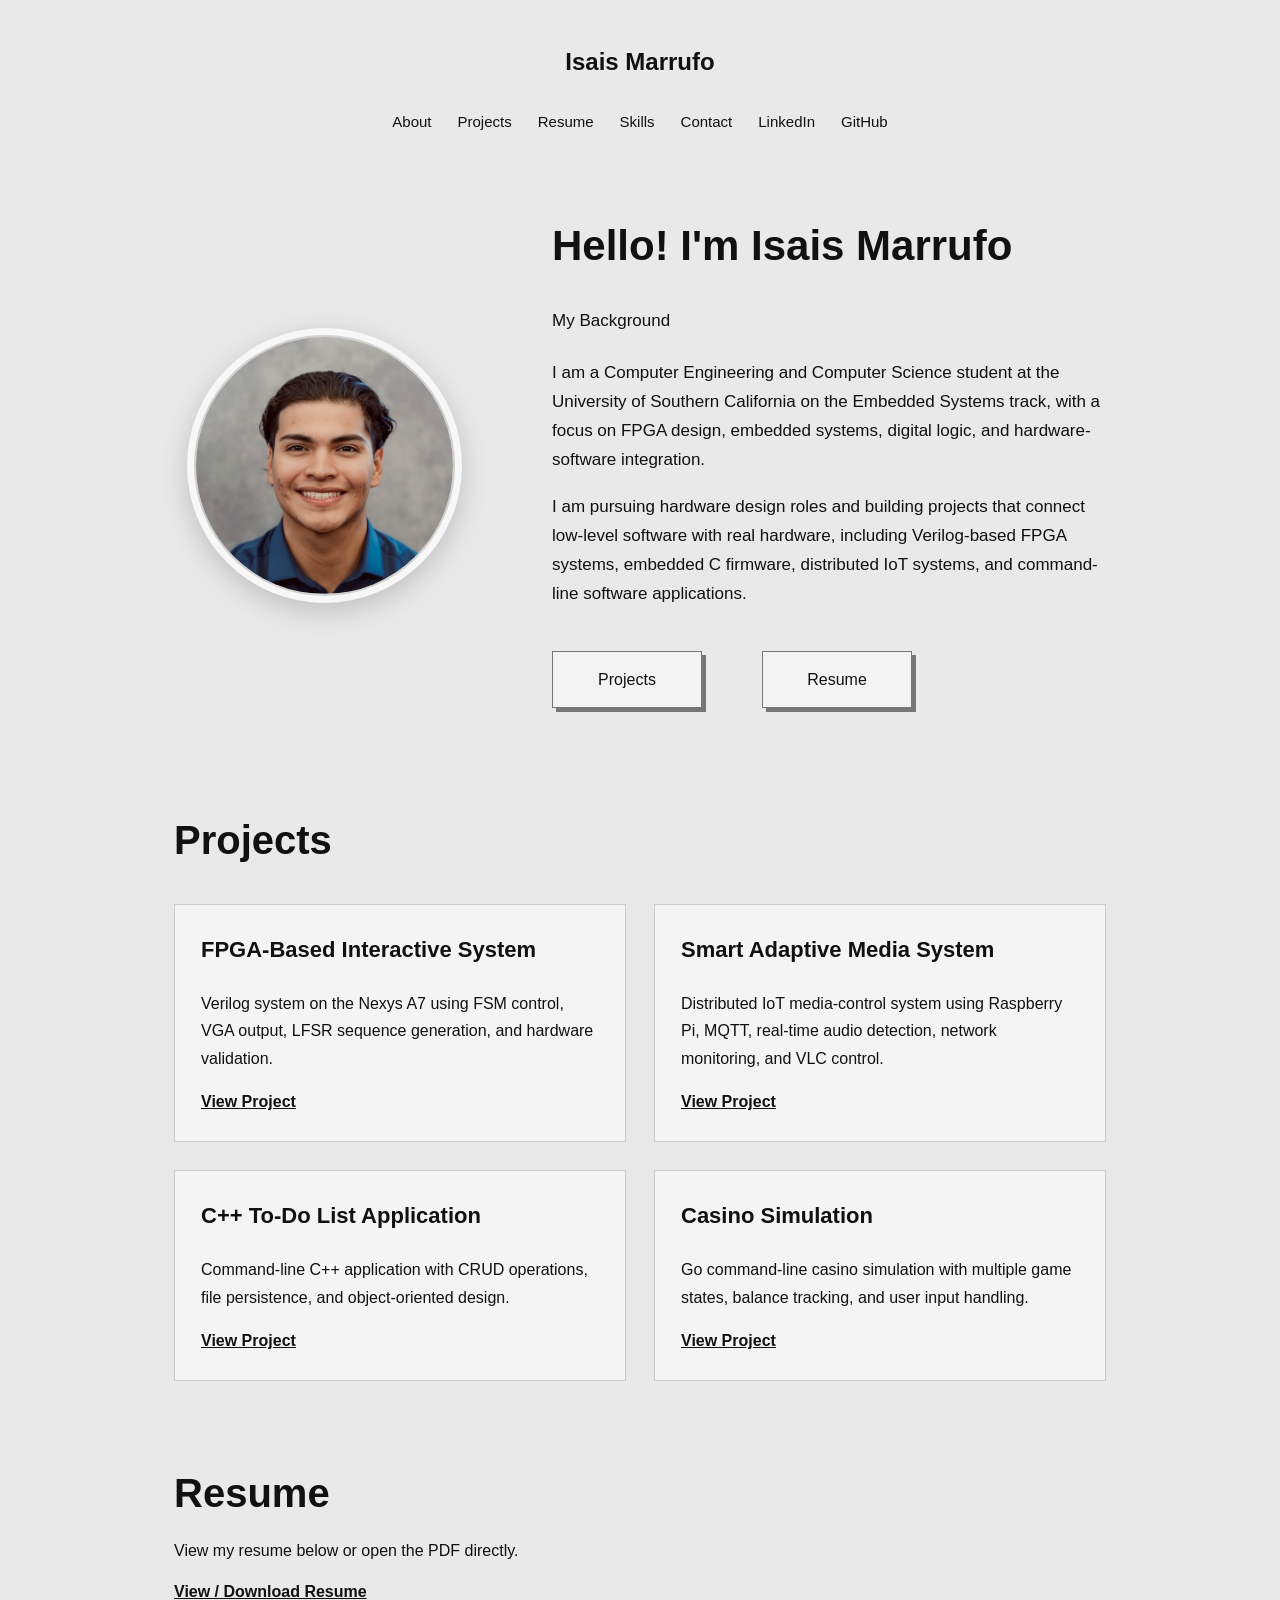
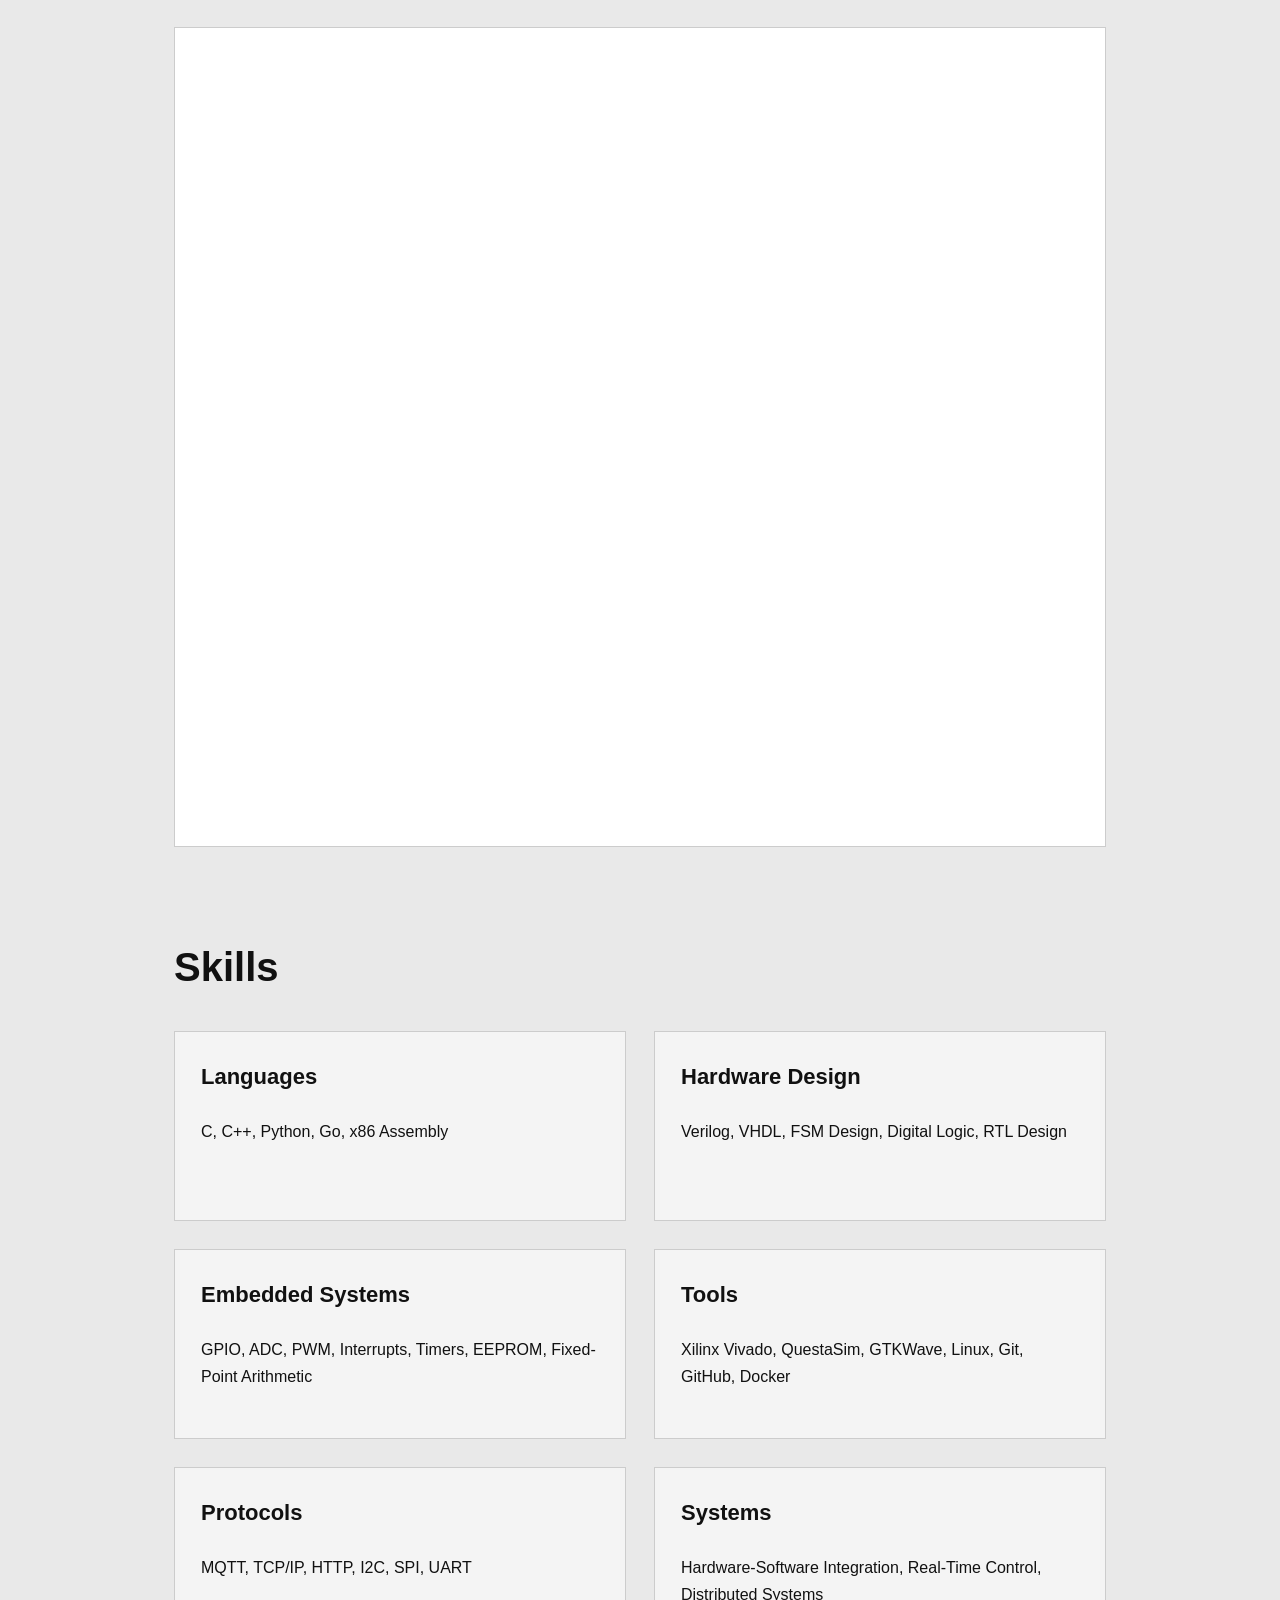
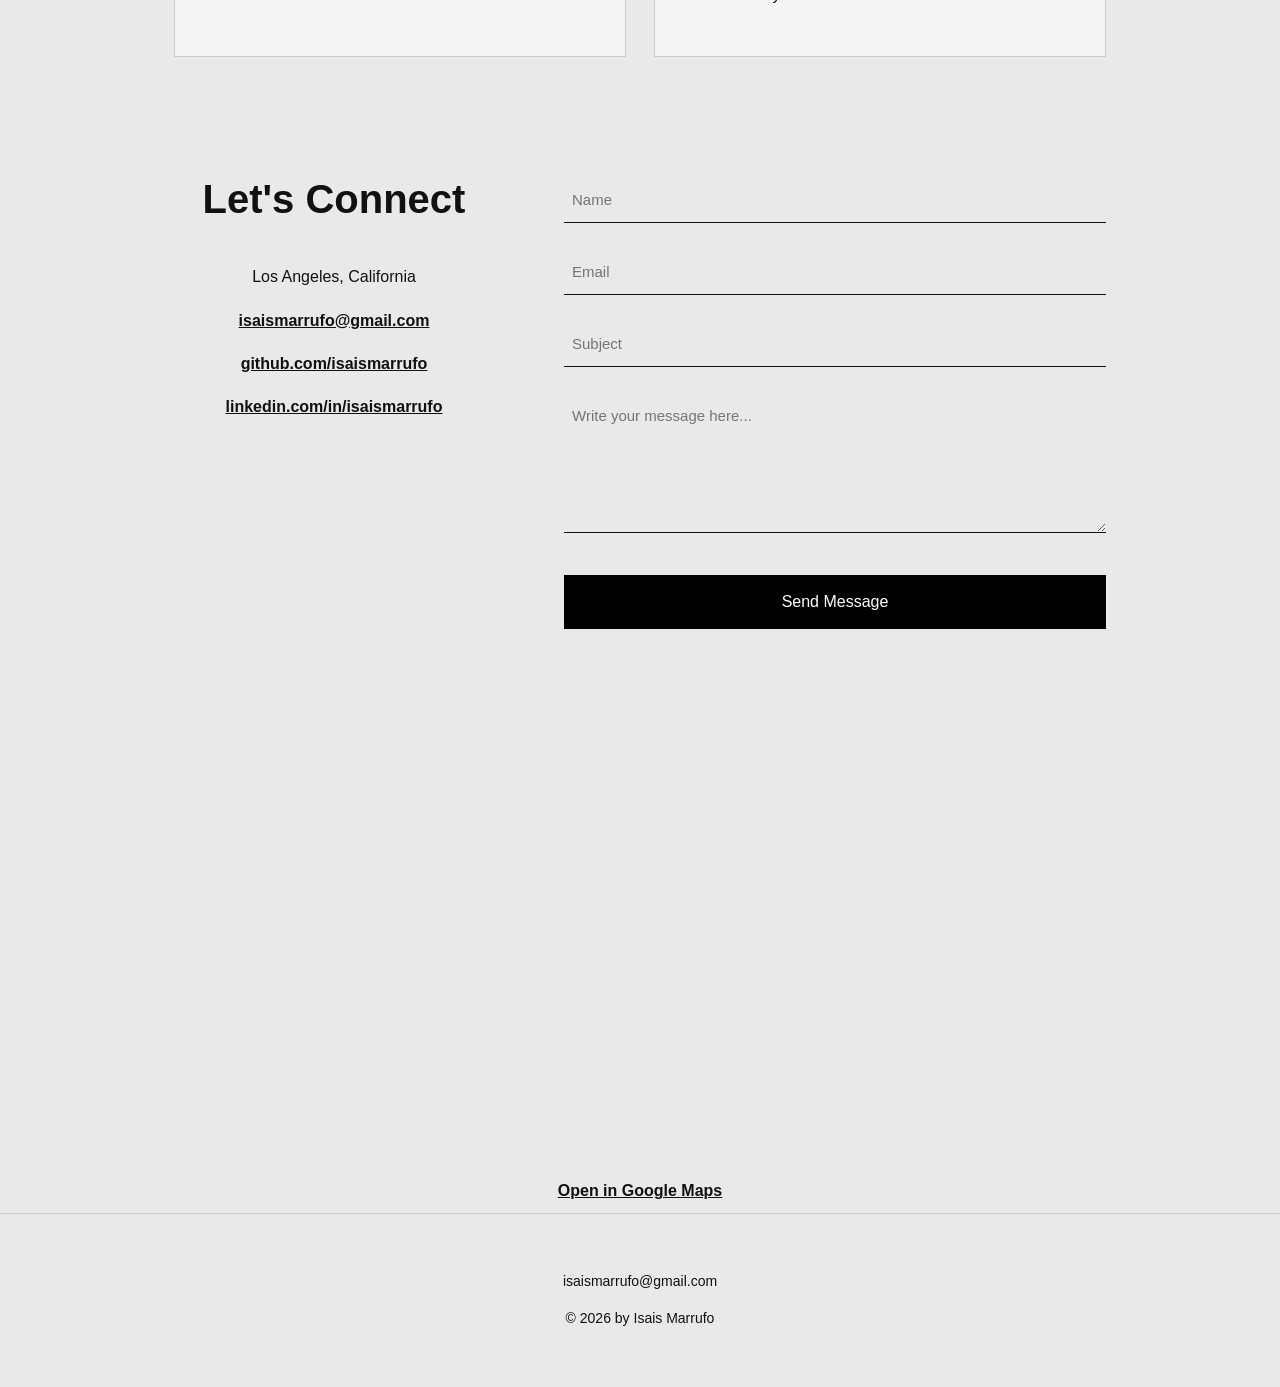
==== index.html @ 6de2232c "Improve interactive map layout" ====
<!DOCTYPE html>
<html lang="en">
<head>
  <meta charset="UTF-8" />
  <meta name="viewport" content="width=device-width, initial-scale=1.0" />
  <title>Isais Marrufo</title>
  <link rel="stylesheet" href="styles.css" />
</head>

<body>
  <nav class="nav">
    <h1 class="site-name">Isais Marrufo</h1>

    <div class="nav-links">
      <a href="#about">About</a>
      <a href="#projects">Projects</a>
      <a href="#resume">Resume</a>
      <a href="#skills">Skills</a>
      <a href="#contact">Contact</a>
      <a href="https://linkedin.com/in/isaismarrufo" target="_blank">LinkedIn</a>
      <a href="https://github.com/isaismarrufo" target="_blank">GitHub</a>
    </div>
  </nav>

  <main>
    <section id="about" class="intro">
      <div class="portrait-card">
        <img src="assets/profile.jpg" alt="Isais Marrufo headshot" class="portrait" />
      </div>

      <div class="intro-text">
        <h2>Hello! I'm Isais Marrufo</h2>
        <h3>My Background</h3>

        <p>
          I am a Computer Engineering and Computer Science student at the University of Southern California
          on the Embedded Systems track, with a focus on FPGA design, embedded systems, digital logic,
          and hardware-software integration.
        </p>

        <p>
          I am pursuing hardware design roles and building projects that connect low-level software with
          real hardware, including Verilog-based FPGA systems, embedded C firmware, distributed IoT systems,
          and command-line software applications.
        </p>

        <div class="button-row">
          <a class="button" href="#projects">Projects</a>
          <a class="button" href="#resume">Resume</a>
        </div>
      </div>
    </section>

    <section id="projects" class="projects-section">
      <h2>Projects</h2>

      <div class="project-grid">
        <article class="project-card">
          <h3>FPGA-Based Interactive System</h3>
          <p>
            Verilog system on the Nexys A7 using FSM control, VGA output,
            LFSR sequence generation, and hardware validation.
          </p>
          <a href="https://github.com/isaismarrufo/fpga-control-system-nexys-a7" target="_blank">View Project</a>
        </article>

        <article class="project-card">
          <h3>Smart Adaptive Media System</h3>
          <p>
            Distributed IoT media-control system using Raspberry Pi, MQTT,
            real-time audio detection, network monitoring, and VLC control.
          </p>
          <a href="https://github.com/isaismarrufo/smart-adaptive-media-system" target="_blank">View Project</a>
        </article>

        <article class="project-card">
          <h3>C++ To-Do List Application</h3>
          <p>
            Command-line C++ application with CRUD operations, file persistence,
            and object-oriented design.
          </p>
          <a href="https://github.com/isaismarrufo/todo-list-cpp" target="_blank">View Project</a>
        </article>

        <article class="project-card">
          <h3>Casino Simulation</h3>
          <p>
            Go command-line casino simulation with multiple game states,
            balance tracking, and user input handling.
          </p>
          <a href="https://github.com/isaismarrufo/casino-simulation-go" target="_blank">View Project</a>
        </article>
      </div>
    </section>

    <section id="resume" class="resume-section">
      <h2>Resume</h2>

      <p class="resume-note">
        View my resume below or open the PDF directly.
      </p>

      <a class="resume-link" href="assets/resume.pdf">View / Download Resume</a>

      <iframe
        src="assets/resume.pdf"
        class="resume-frame"
        title="Isais Marrufo Resume">
      </iframe>
    </section>

    <section id="skills" class="skills-section">
      <h2>Skills</h2>

      <div class="skills-grid">
        <div class="skill-box">
          <h3>Languages</h3>
          <p>C, C++, Python, Go, x86 Assembly</p>
        </div>

        <div class="skill-box">
          <h3>Hardware Design</h3>
          <p>Verilog, VHDL, FSM Design, Digital Logic, RTL Design</p>
        </div>

        <div class="skill-box">
          <h3>Embedded Systems</h3>
          <p>GPIO, ADC, PWM, Interrupts, Timers, EEPROM, Fixed-Point Arithmetic</p>
        </div>

        <div class="skill-box">
          <h3>Tools</h3>
          <p>Xilinx Vivado, QuestaSim, GTKWave, Linux, Git, GitHub, Docker</p>
        </div>

        <div class="skill-box">
          <h3>Protocols</h3>
          <p>MQTT, TCP/IP, HTTP, I2C, SPI, UART</p>
        </div>

        <div class="skill-box">
          <h3>Systems</h3>
          <p>Hardware-Software Integration, Real-Time Control, Distributed Systems</p>
        </div>
      </div>
    </section>

    <section id="contact" class="contact-section">
      <div class="contact-left">
        <h2>Let's Connect</h2>

        <p>Los Angeles, California</p>
        <p><a href="mailto:isaismarrufo@gmail.com">isaismarrufo@gmail.com</a></p>
        <p><a href="https://github.com/isaismarrufo" target="_blank">github.com/isaismarrufo</a></p>
        <p><a href="https://linkedin.com/in/isaismarrufo" target="_blank">linkedin.com/in/isaismarrufo</a></p>
      </div>

      <form class="contact-form" action="https://formspree.io/f/mrejqkvo" method="POST">
        <input type="text" name="name" placeholder="Name" required />
        <input type="email" name="email" placeholder="Email" required />
        <input type="text" name="subject" placeholder="Subject" required />
        <textarea name="message" placeholder="Write your message here..." required></textarea>
        <input type="hidden" name="_subject" value="New portfolio contact message" />
        <button type="submit">Send Message</button>
      </form>
    </section>

    <section id="map" class="map-section">
      <iframe
        class="map-frame"
        src="https://maps.google.com/maps?q=USC%20Viterbi%20School%20of%20Engineering%2C%203710%20McClintock%20Ave%2C%20Los%20Angeles%2C%20CA%2090089&t=&z=15&ie=UTF8&iwloc=A&output=embed"
        allowfullscreen=""
        loading="lazy"
        referrerpolicy="no-referrer-when-downgrade">
      </iframe>

      <div class="map-actions">
        <a
          href="https://www.google.com/maps/search/?api=1&query=USC%20Viterbi%20School%20of%20Engineering%203710%20McClintock%20Ave%20Los%20Angeles%20CA%2090089"
          target="_blank">
          Open in Google Maps
        </a>
      </div>
    </section>
  </main>

  <footer>
    <p>isaismarrufo@gmail.com</p>
    <p>© 2026 by Isais Marrufo</p>
  </footer>
</body>
</html>
---- styles.css ----
* {
  box-sizing: border-box;
}

html {
  scroll-behavior: smooth;
}

body {
  margin: 0;
  background: #e9e9e9;
  color: #111;
  font-family: Arial, Helvetica, sans-serif;
  line-height: 1.7;
}

/* Navigation */

.nav {
  text-align: center;
  padding: 42px 20px 28px;
}

.site-name {
  font-size: 24px;
  font-weight: 600;
  margin: 0 0 26px;
}

.nav-links {
  display: flex;
  justify-content: center;
  align-items: center;
  gap: 26px;
  flex-wrap: wrap;
  font-size: 15px;
}

.nav-links a {
  color: #111;
  text-decoration: none;
}

.nav-links a:hover {
  text-decoration: underline;
}

/* Intro / About */

.intro {
  max-width: 980px;
  margin: 60px auto 110px;
  padding: 0 24px;
  display: grid;
  grid-template-columns: 300px 1fr;
  gap: 78px;
  align-items: center;
}

.portrait-card {
  width: 275px;
  height: 275px;
  border-radius: 50%;
  padding: 7px;
  background: #f7f7f7;
  box-shadow: 0 8px 28px rgba(0, 0, 0, 0.18);
  margin: 0 auto;
}

.portrait {
  width: 100%;
  height: 100%;
  object-fit: cover;
  object-position: center 35%;
  border-radius: 50%;
  display: block;
  border: 2px solid #d0d0d0;
}

.intro-text h2 {
  font-size: 42px;
  line-height: 1.15;
  margin: 0 0 36px;
  font-weight: 700;
}

.intro-text h3 {
  font-size: 17px;
  margin: 0 0 24px;
  font-weight: 500;
}

.intro-text p {
  font-size: 17px;
  margin-bottom: 18px;
}

/* Buttons */

.button-row {
  margin-top: 42px;
  display: flex;
  gap: 60px;
  flex-wrap: wrap;
}

.button {
  padding: 14px 28px;
  border: 1px solid #777;
  color: #111;
  background: #f3f3f3;
  box-shadow: 4px 4px 0 #777;
  text-decoration: none;
  min-width: 150px;
  text-align: center;
}

.button:hover {
  transform: translate(2px, 2px);
  box-shadow: 2px 2px 0 #777;
}

/* Main Sections */

.projects-section,
.skills-section,
.resume-section {
  max-width: 980px;
  margin: 0 auto 90px;
  padding: 0 24px;
}

.projects-section h2,
.skills-section h2,
.resume-section h2,
.contact-section h2 {
  font-size: 40px;
  line-height: 1.1;
  margin: 0 0 42px;
}

/* Projects and Skills */

.project-grid,
.skills-grid {
  display: grid;
  grid-template-columns: repeat(2, minmax(0, 1fr));
  gap: 28px;
}

.project-card,
.skill-box {
  background: #f4f4f4;
  border: 1px solid #ccc;
  padding: 26px;
  min-height: 190px;
}

.project-card h3,
.skill-box h3 {
  margin-top: 0;
  font-size: 22px;
}

.project-card a,
.contact-left a,
.resume-link,
.map-actions a {
  color: #111;
  font-weight: 600;
}

.project-card a:hover,
.contact-left a:hover,
.resume-link:hover,
.map-actions a:hover {
  text-decoration: underline;
}

.skill-box p {
  margin-bottom: 0;
}

/* Resume */

.resume-note {
  margin-top: -20px;
  margin-bottom: 14px;
}

.resume-link {
  display: inline-block;
  margin-bottom: 22px;
}

.resume-frame {
  width: 100%;
  height: 820px;
  border: 1px solid #ccc;
  background: white;
}

/* Contact */

.contact-section {
  max-width: 980px;
  margin: 120px auto 100px;
  padding: 0 24px;
  display: grid;
  grid-template-columns: 320px 1fr;
  gap: 70px;
  align-items: start;
}

.contact-left {
  text-align: center;
}

.contact-form {
  display: flex;
  flex-direction: column;
  gap: 26px;
}

input,
textarea {
  width: 100%;
  background: transparent;
  border: none;
  border-bottom: 1px solid #111;
  padding: 14px 8px;
  font-size: 15px;
  font-family: inherit;
  outline: none;
}

textarea {
  min-height: 140px;
  resize: vertical;
}

button {
  margin-top: 16px;
  padding: 18px;
  background: #000;
  color: #fff;
  border: none;
  font-size: 16px;
  cursor: pointer;
}

button:hover {
  background: #333;
}

/* Full-width interactive map */

.map-section {
  width: 100%;
  margin: 80px 0 0;
  padding: 0;
  background: #e9e9e9;
}

.map-frame {
  display: block;
  width: 100%;
  height: 430px;
  border: 0;
}

.map-actions {
  text-align: center;
  padding: 18px 20px 8px;
}

.map-actions a {
  color: #111;
  font-weight: 600;
  text-decoration: underline;
}

/* Footer */

footer {
  text-align: center;
  padding: 42px 20px;
  border-top: 1px solid #cfcfcf;
  font-size: 14px;
}

/* Mobile Layout */

@media (max-width: 800px) {
  .intro {
    grid-template-columns: 1fr;
    margin-top: 30px;
    gap: 40px;
  }

  .portrait-card {
    width: 240px;
    height: 240px;
    margin: 0 auto;
  }

  .intro-text h2 {
    font-size: 34px;
  }

  .project-grid,
  .skills-grid {
    grid-template-columns: 1fr;
  }

  .contact-section {
    grid-template-columns: 1fr;
    gap: 40px;
  }

  .button-row {
    gap: 24px;
  }

  .resume-frame {
    height: 600px;
  }

  .map-frame {
    height: 360px;
  }
}
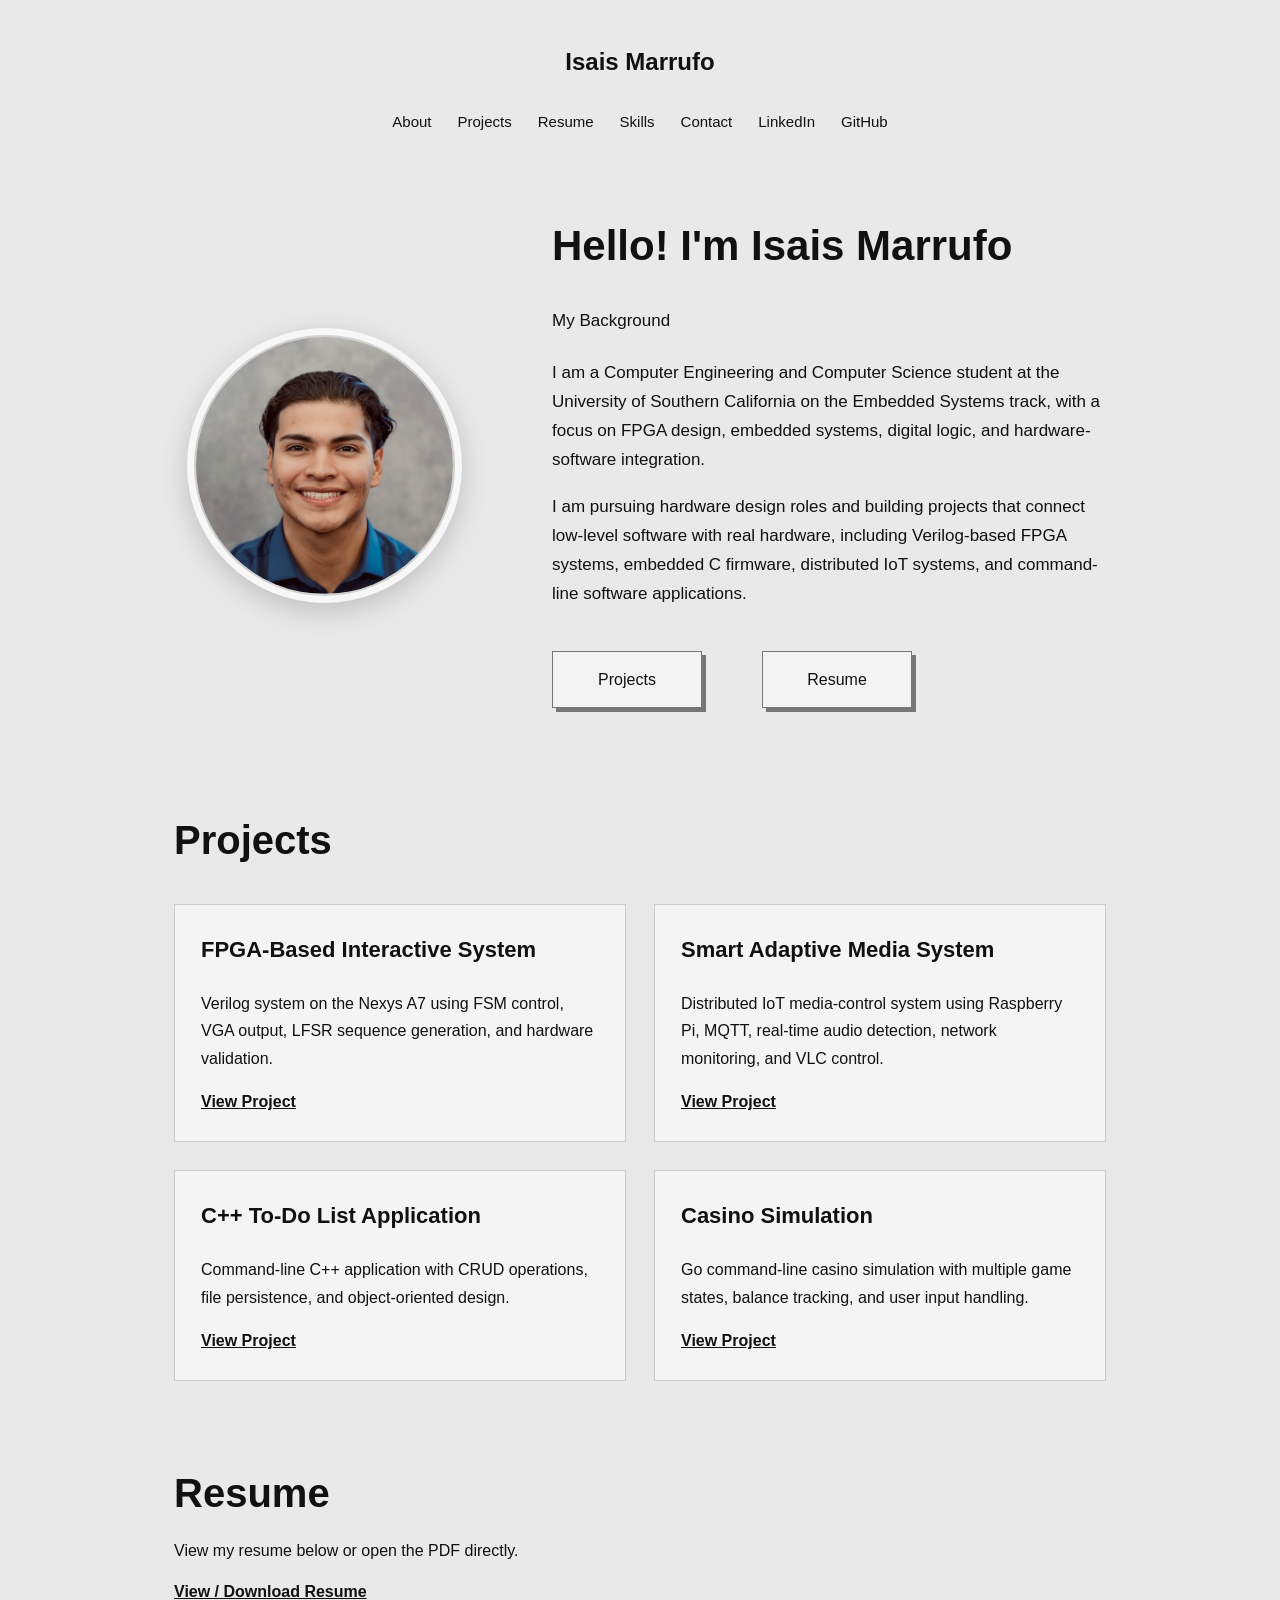
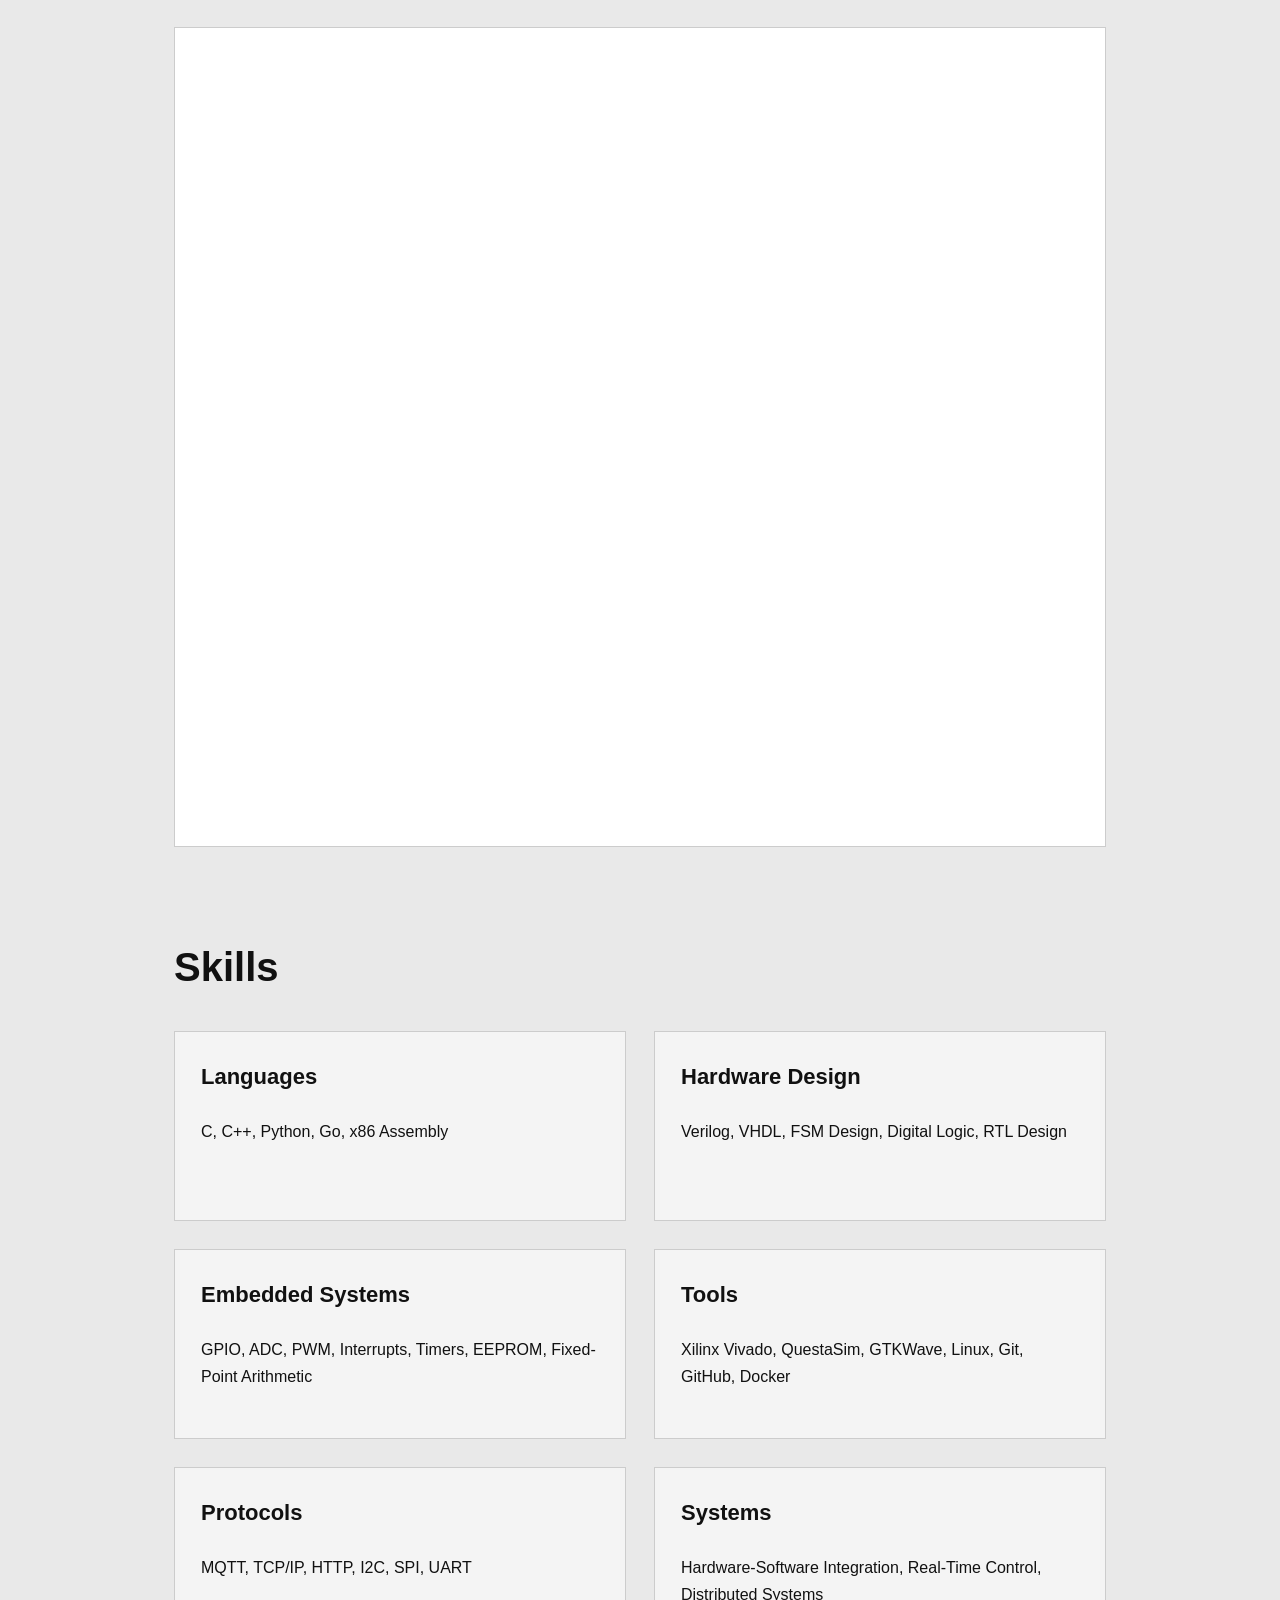
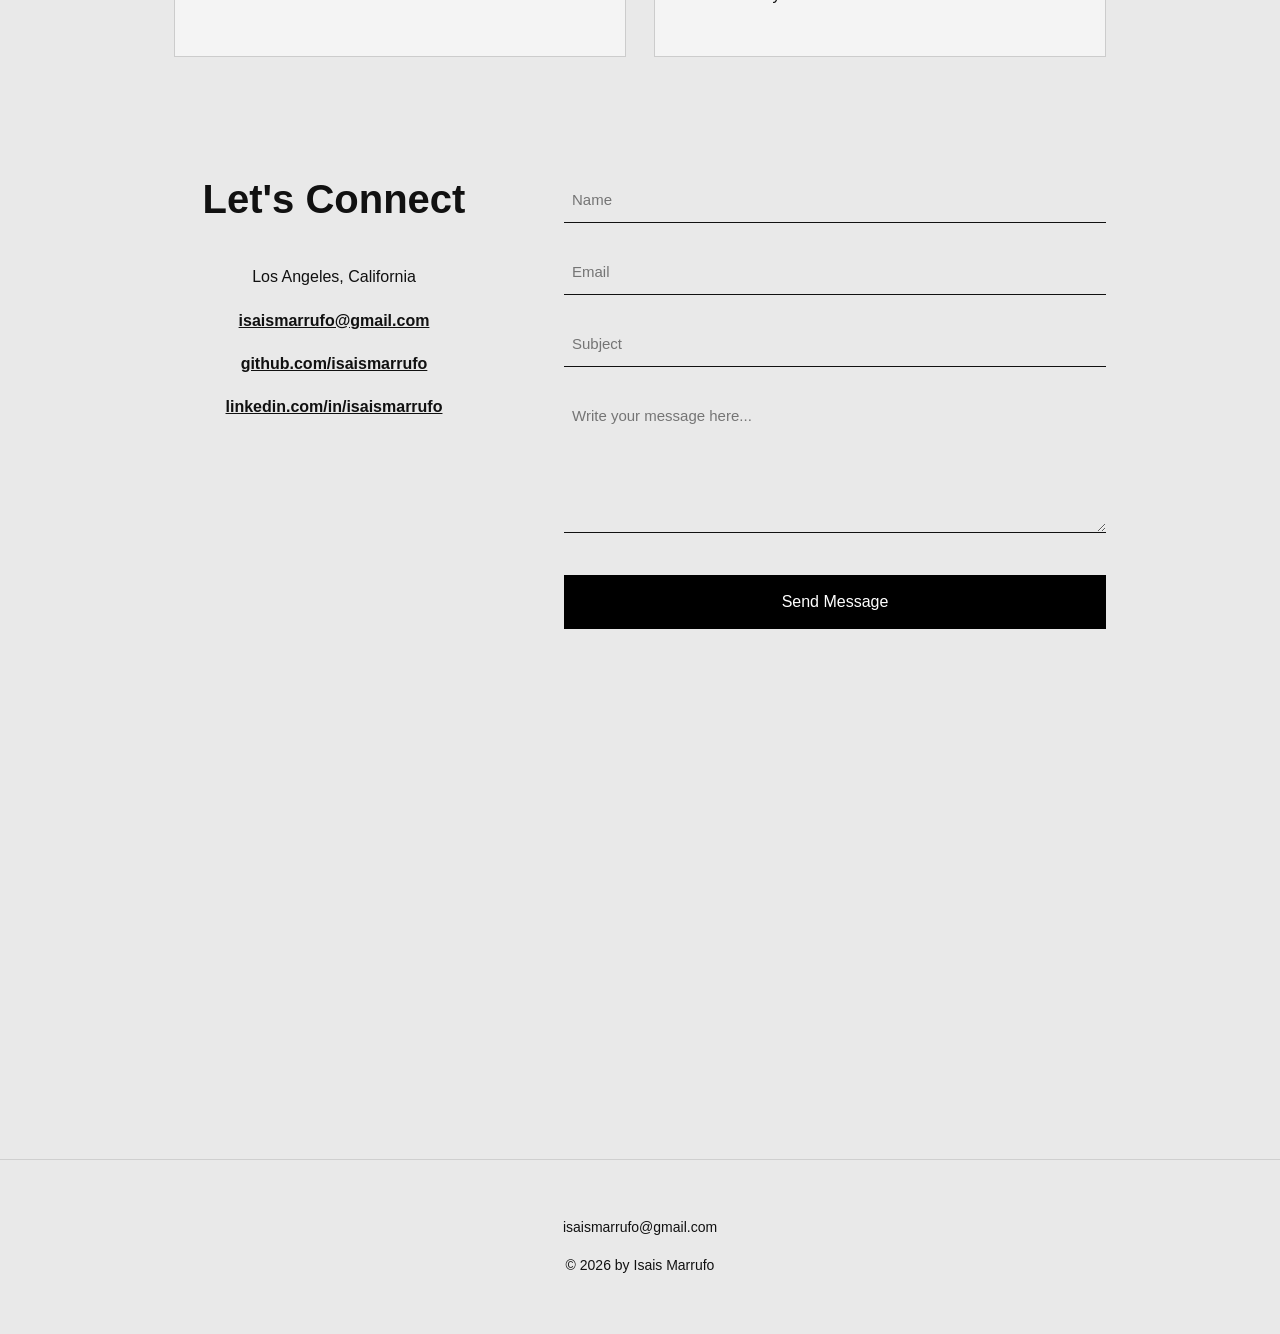
==== commit 76060930: "Revert map to full width Google embed" ====
--- a/index.html
+++ b/index.html
@@ -23,6 +23,7 @@
   </nav>
 
   <main>
+    <!-- About / Intro -->
     <section id="about" class="intro">
       <div class="portrait-card">
         <img src="assets/profile.jpg" alt="Isais Marrufo headshot" class="portrait" />
@@ -51,6 +52,7 @@
       </div>
     </section>
 
+    <!-- Projects -->
     <section id="projects" class="projects-section">
       <h2>Projects</h2>
 
@@ -93,6 +95,7 @@
       </div>
     </section>
 
+    <!-- Resume -->
     <section id="resume" class="resume-section">
       <h2>Resume</h2>
 
@@ -109,6 +112,7 @@
       </iframe>
     </section>
 
+    <!-- Skills -->
     <section id="skills" class="skills-section">
       <h2>Skills</h2>
 
@@ -145,6 +149,7 @@
       </div>
     </section>
 
+    <!-- Contact -->
     <section id="contact" class="contact-section">
       <div class="contact-left">
         <h2>Let's Connect</h2>
@@ -160,27 +165,22 @@
         <input type="email" name="email" placeholder="Email" required />
         <input type="text" name="subject" placeholder="Subject" required />
         <textarea name="message" placeholder="Write your message here..." required></textarea>
+
         <input type="hidden" name="_subject" value="New portfolio contact message" />
+
         <button type="submit">Send Message</button>
       </form>
     </section>
 
+    <!-- Full-Width Interactive Google Map -->
     <section id="map" class="map-section">
       <iframe
         class="map-frame"
-        src="https://maps.google.com/maps?q=USC%20Viterbi%20School%20of%20Engineering%2C%203710%20McClintock%20Ave%2C%20Los%20Angeles%2C%20CA%2090089&t=&z=15&ie=UTF8&iwloc=A&output=embed"
+        src="https://www.google.com/maps?q=USC%20Viterbi%20School%20of%20Engineering%2C%203710%20McClintock%20Ave%2C%20Los%20Angeles%2C%20CA%2090089&output=embed"
         allowfullscreen=""
         loading="lazy"
         referrerpolicy="no-referrer-when-downgrade">
       </iframe>
-
-      <div class="map-actions">
-        <a
-          href="https://www.google.com/maps/search/?api=1&query=USC%20Viterbi%20School%20of%20Engineering%203710%20McClintock%20Ave%20Los%20Angeles%20CA%2090089"
-          target="_blank">
-          Open in Google Maps
-        </a>
-      </div>
     </section>
   </main>
 
--- a/styles.css
+++ b/styles.css
@@ -164,16 +164,14 @@
 
 .project-card a,
 .contact-left a,
-.resume-link,
-.map-actions a {
+.resume-link {
   color: #111;
   font-weight: 600;
 }
 
 .project-card a:hover,
 .contact-left a:hover,
-.resume-link:hover,
-.map-actions a:hover {
+.resume-link:hover {
   text-decoration: underline;
 }
 
@@ -269,17 +267,6 @@
   border: 0;
 }
 
-.map-actions {
-  text-align: center;
-  padding: 18px 20px 8px;
-}
-
-.map-actions a {
-  color: #111;
-  font-weight: 600;
-  text-decoration: underline;
-}
-
 /* Footer */
 
 footer {
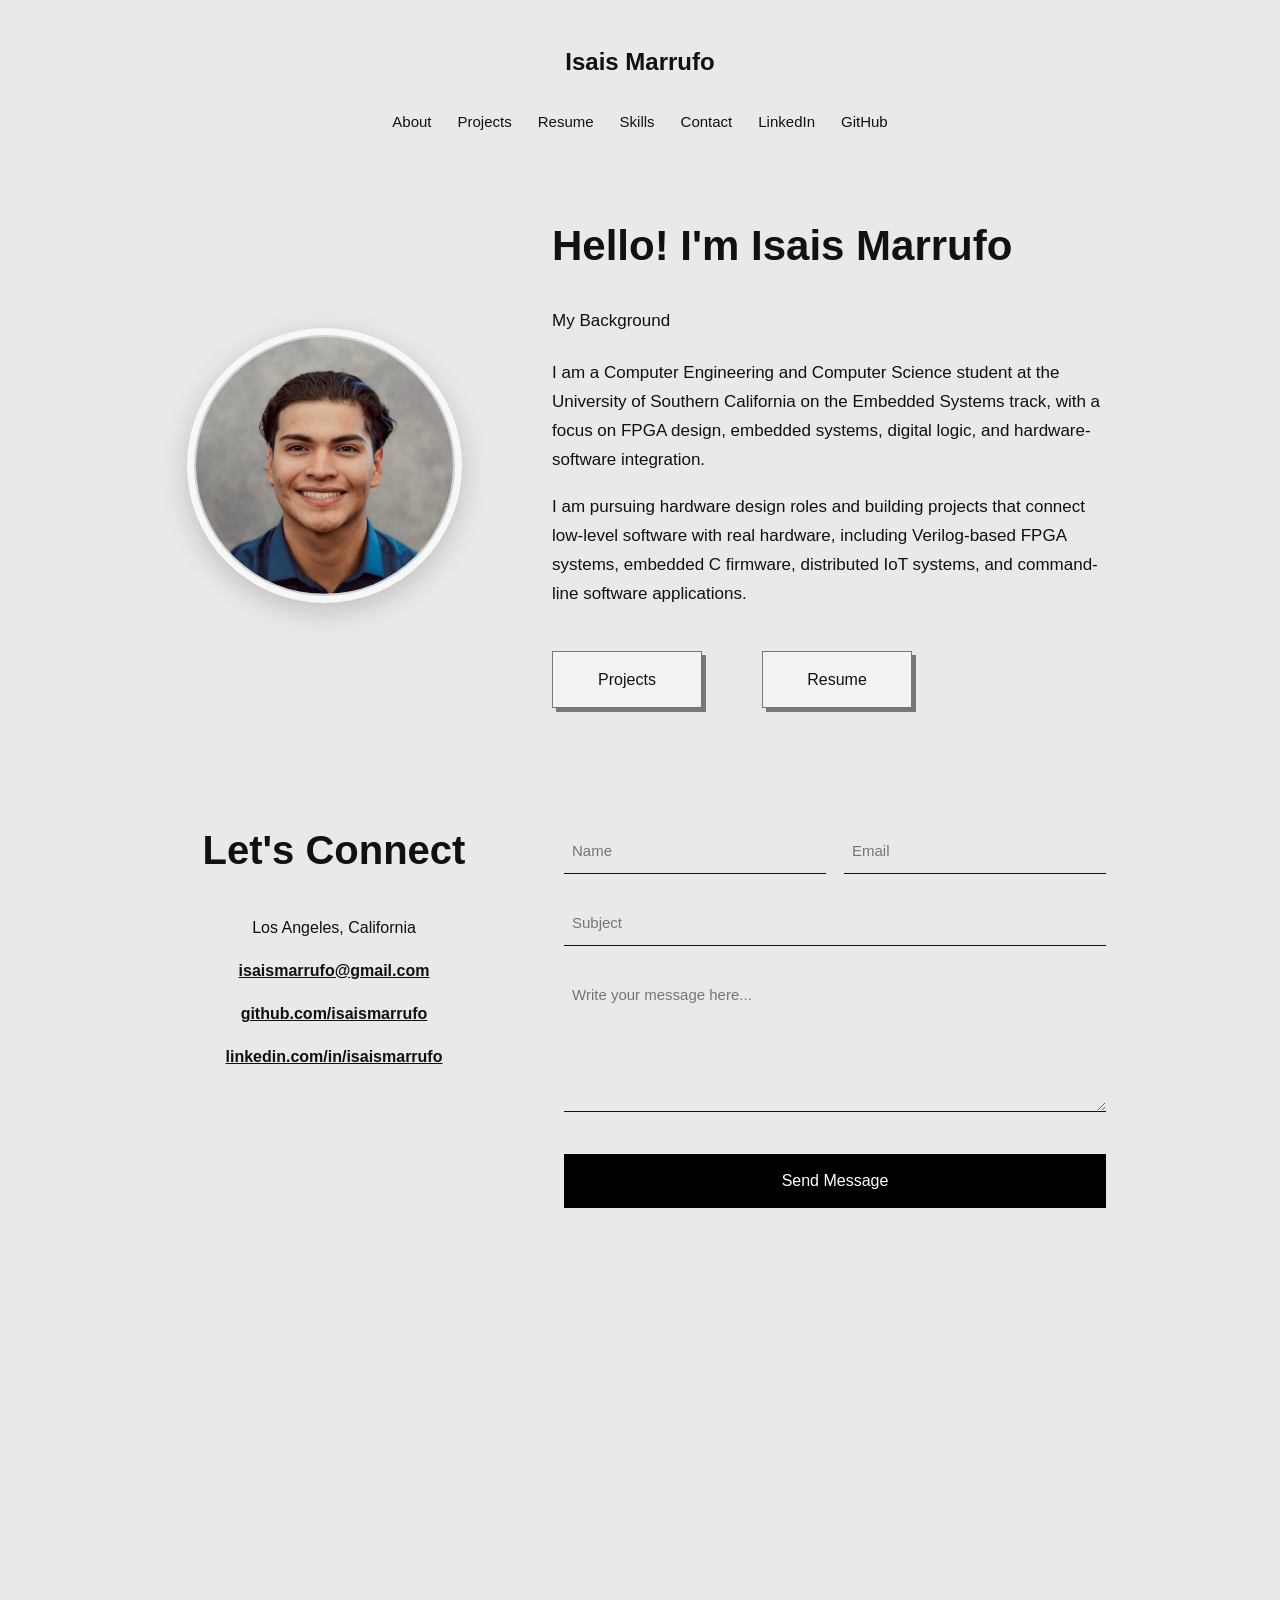
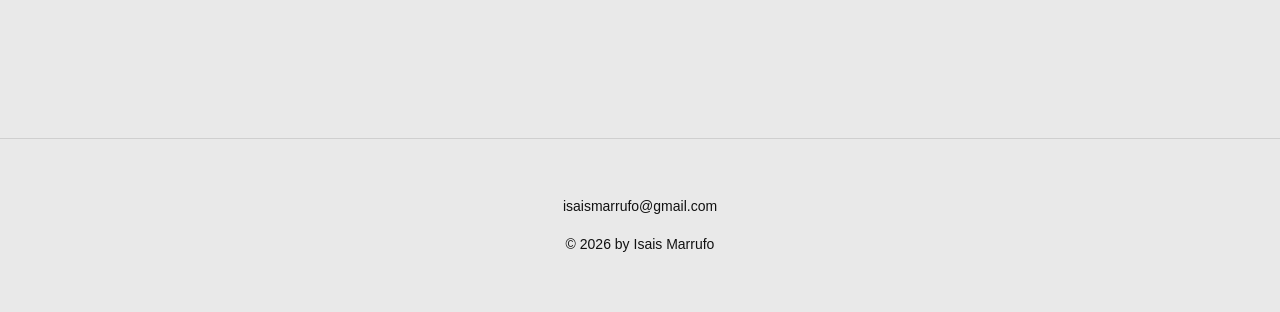
==== commit 1f4d69b2: "Convert portfolio to multi-page layout" ====
--- a/index.html
+++ b/index.html
@@ -12,18 +12,17 @@
     <h1 class="site-name">Isais Marrufo</h1>
 
     <div class="nav-links">
-      <a href="#about">About</a>
-      <a href="#projects">Projects</a>
-      <a href="#resume">Resume</a>
-      <a href="#skills">Skills</a>
-      <a href="#contact">Contact</a>
+      <a href="index.html">About</a>
+      <a href="projects.html">Projects</a>
+      <a href="resume.html">Resume</a>
+      <a href="skills.html">Skills</a>
+      <a href="index.html#contact">Contact</a>
       <a href="https://linkedin.com/in/isaismarrufo" target="_blank">LinkedIn</a>
       <a href="https://github.com/isaismarrufo" target="_blank">GitHub</a>
     </div>
   </nav>
 
   <main>
-    <!-- About / Intro -->
     <section id="about" class="intro">
       <div class="portrait-card">
         <img src="assets/profile.jpg" alt="Isais Marrufo headshot" class="portrait" />
@@ -46,110 +45,12 @@
         </p>
 
         <div class="button-row">
-          <a class="button" href="#projects">Projects</a>
-          <a class="button" href="#resume">Resume</a>
+          <a class="button" href="projects.html">Projects</a>
+          <a class="button" href="resume.html">Resume</a>
         </div>
       </div>
     </section>
 
-    <!-- Projects -->
-    <section id="projects" class="projects-section">
-      <h2>Projects</h2>
-
-      <div class="project-grid">
-        <article class="project-card">
-          <h3>FPGA-Based Interactive System</h3>
-          <p>
-            Verilog system on the Nexys A7 using FSM control, VGA output,
-            LFSR sequence generation, and hardware validation.
-          </p>
-          <a href="https://github.com/isaismarrufo/fpga-control-system-nexys-a7" target="_blank">View Project</a>
-        </article>
-
-        <article class="project-card">
-          <h3>Smart Adaptive Media System</h3>
-          <p>
-            Distributed IoT media-control system using Raspberry Pi, MQTT,
-            real-time audio detection, network monitoring, and VLC control.
-          </p>
-          <a href="https://github.com/isaismarrufo/smart-adaptive-media-system" target="_blank">View Project</a>
-        </article>
-
-        <article class="project-card">
-          <h3>C++ To-Do List Application</h3>
-          <p>
-            Command-line C++ application with CRUD operations, file persistence,
-            and object-oriented design.
-          </p>
-          <a href="https://github.com/isaismarrufo/todo-list-cpp" target="_blank">View Project</a>
-        </article>
-
-        <article class="project-card">
-          <h3>Casino Simulation</h3>
-          <p>
-            Go command-line casino simulation with multiple game states,
-            balance tracking, and user input handling.
-          </p>
-          <a href="https://github.com/isaismarrufo/casino-simulation-go" target="_blank">View Project</a>
-        </article>
-      </div>
-    </section>
-
-    <!-- Resume -->
-    <section id="resume" class="resume-section">
-      <h2>Resume</h2>
-
-      <p class="resume-note">
-        View my resume below or open the PDF directly.
-      </p>
-
-      <a class="resume-link" href="assets/resume.pdf">View / Download Resume</a>
-
-      <iframe
-        src="assets/resume.pdf"
-        class="resume-frame"
-        title="Isais Marrufo Resume">
-      </iframe>
-    </section>
-
-    <!-- Skills -->
-    <section id="skills" class="skills-section">
-      <h2>Skills</h2>
-
-      <div class="skills-grid">
-        <div class="skill-box">
-          <h3>Languages</h3>
-          <p>C, C++, Python, Go, x86 Assembly</p>
-        </div>
-
-        <div class="skill-box">
-          <h3>Hardware Design</h3>
-          <p>Verilog, VHDL, FSM Design, Digital Logic, RTL Design</p>
-        </div>
-
-        <div class="skill-box">
-          <h3>Embedded Systems</h3>
-          <p>GPIO, ADC, PWM, Interrupts, Timers, EEPROM, Fixed-Point Arithmetic</p>
-        </div>
-
-        <div class="skill-box">
-          <h3>Tools</h3>
-          <p>Xilinx Vivado, QuestaSim, GTKWave, Linux, Git, GitHub, Docker</p>
-        </div>
-
-        <div class="skill-box">
-          <h3>Protocols</h3>
-          <p>MQTT, TCP/IP, HTTP, I2C, SPI, UART</p>
-        </div>
-
-        <div class="skill-box">
-          <h3>Systems</h3>
-          <p>Hardware-Software Integration, Real-Time Control, Distributed Systems</p>
-        </div>
-      </div>
-    </section>
-
-    <!-- Contact -->
     <section id="contact" class="contact-section">
       <div class="contact-left">
         <h2>Let's Connect</h2>
@@ -161,8 +62,11 @@
       </div>
 
       <form class="contact-form" action="https://formspree.io/f/mrejqkvo" method="POST">
-        <input type="text" name="name" placeholder="Name" required />
-        <input type="email" name="email" placeholder="Email" required />
+        <div class="form-row">
+          <input type="text" name="name" placeholder="Name" required />
+          <input type="email" name="email" placeholder="Email" required />
+        </div>
+
         <input type="text" name="subject" placeholder="Subject" required />
         <textarea name="message" placeholder="Write your message here..." required></textarea>
 
@@ -172,11 +76,10 @@
       </form>
     </section>
 
-    <!-- Full-Width Interactive Google Map -->
     <section id="map" class="map-section">
       <iframe
         class="map-frame"
-        src="https://www.google.com/maps?q=USC%20Viterbi%20School%20of%20Engineering%2C%203710%20McClintock%20Ave%2C%20Los%20Angeles%2C%20CA%2090089&output=embed"
+        src="https://www.google.com/maps?q=USC%20Viterbi%20School%20of%20Engineering%20Los%20Angeles%20CA&z=16&output=embed"
         allowfullscreen=""
         loading="lazy"
         referrerpolicy="no-referrer-when-downgrade">
--- a/styles.css
+++ b/styles.css
@@ -45,11 +45,11 @@
   text-decoration: underline;
 }
 
-/* Intro / About */
+/* Home / Intro */
 
 .intro {
   max-width: 980px;
-  margin: 60px auto 110px;
+  margin: 60px auto 120px;
   padding: 0 24px;
   display: grid;
   grid-template-columns: 300px 1fr;
@@ -120,26 +120,32 @@
   box-shadow: 2px 2px 0 #777;
 }
 
-/* Main Sections */
-
-.projects-section,
-.skills-section,
-.resume-section {
+/* Page Sections */
+
+.page-section,
+.resume-page-section {
   max-width: 980px;
-  margin: 0 auto 90px;
+  margin: 60px auto 120px;
   padding: 0 24px;
 }
 
-.projects-section h2,
-.skills-section h2,
-.resume-section h2,
+.page-section h2,
+.resume-page-section h2,
 .contact-section h2 {
   font-size: 40px;
   line-height: 1.1;
   margin: 0 0 42px;
-}
-
-/* Projects and Skills */
+  text-align: center;
+}
+
+.section-intro {
+  max-width: 720px;
+  margin: -20px auto 42px;
+  text-align: center;
+  font-size: 17px;
+}
+
+/* Projects */
 
 .project-grid,
 .skills-grid {
@@ -162,6 +168,13 @@
   font-size: 22px;
 }
 
+.project-tag {
+  font-size: 14px;
+  font-style: italic;
+  margin: 0 0 8px;
+  color: #444;
+}
+
 .project-card a,
 .contact-left a,
 .resume-link {
@@ -181,6 +194,10 @@
 
 /* Resume */
 
+.resume-page-section {
+  text-align: center;
+}
+
 .resume-note {
   margin-top: -20px;
   margin-bottom: 14px;
@@ -202,7 +219,7 @@
 
 .contact-section {
   max-width: 980px;
-  margin: 120px auto 100px;
+  margin: 80px auto 100px;
   padding: 0 24px;
   display: grid;
   grid-template-columns: 320px 1fr;
@@ -210,6 +227,10 @@
   align-items: start;
 }
 
+.contact-section h2 {
+  text-align: center;
+}
+
 .contact-left {
   text-align: center;
 }
@@ -218,6 +239,12 @@
   display: flex;
   flex-direction: column;
   gap: 26px;
+}
+
+.form-row {
+  display: grid;
+  grid-template-columns: 1fr 1fr;
+  gap: 18px;
 }
 
 input,
@@ -305,6 +332,10 @@
     gap: 40px;
   }
 
+  .form-row {
+    grid-template-columns: 1fr;
+  }
+
   .button-row {
     gap: 24px;
   }
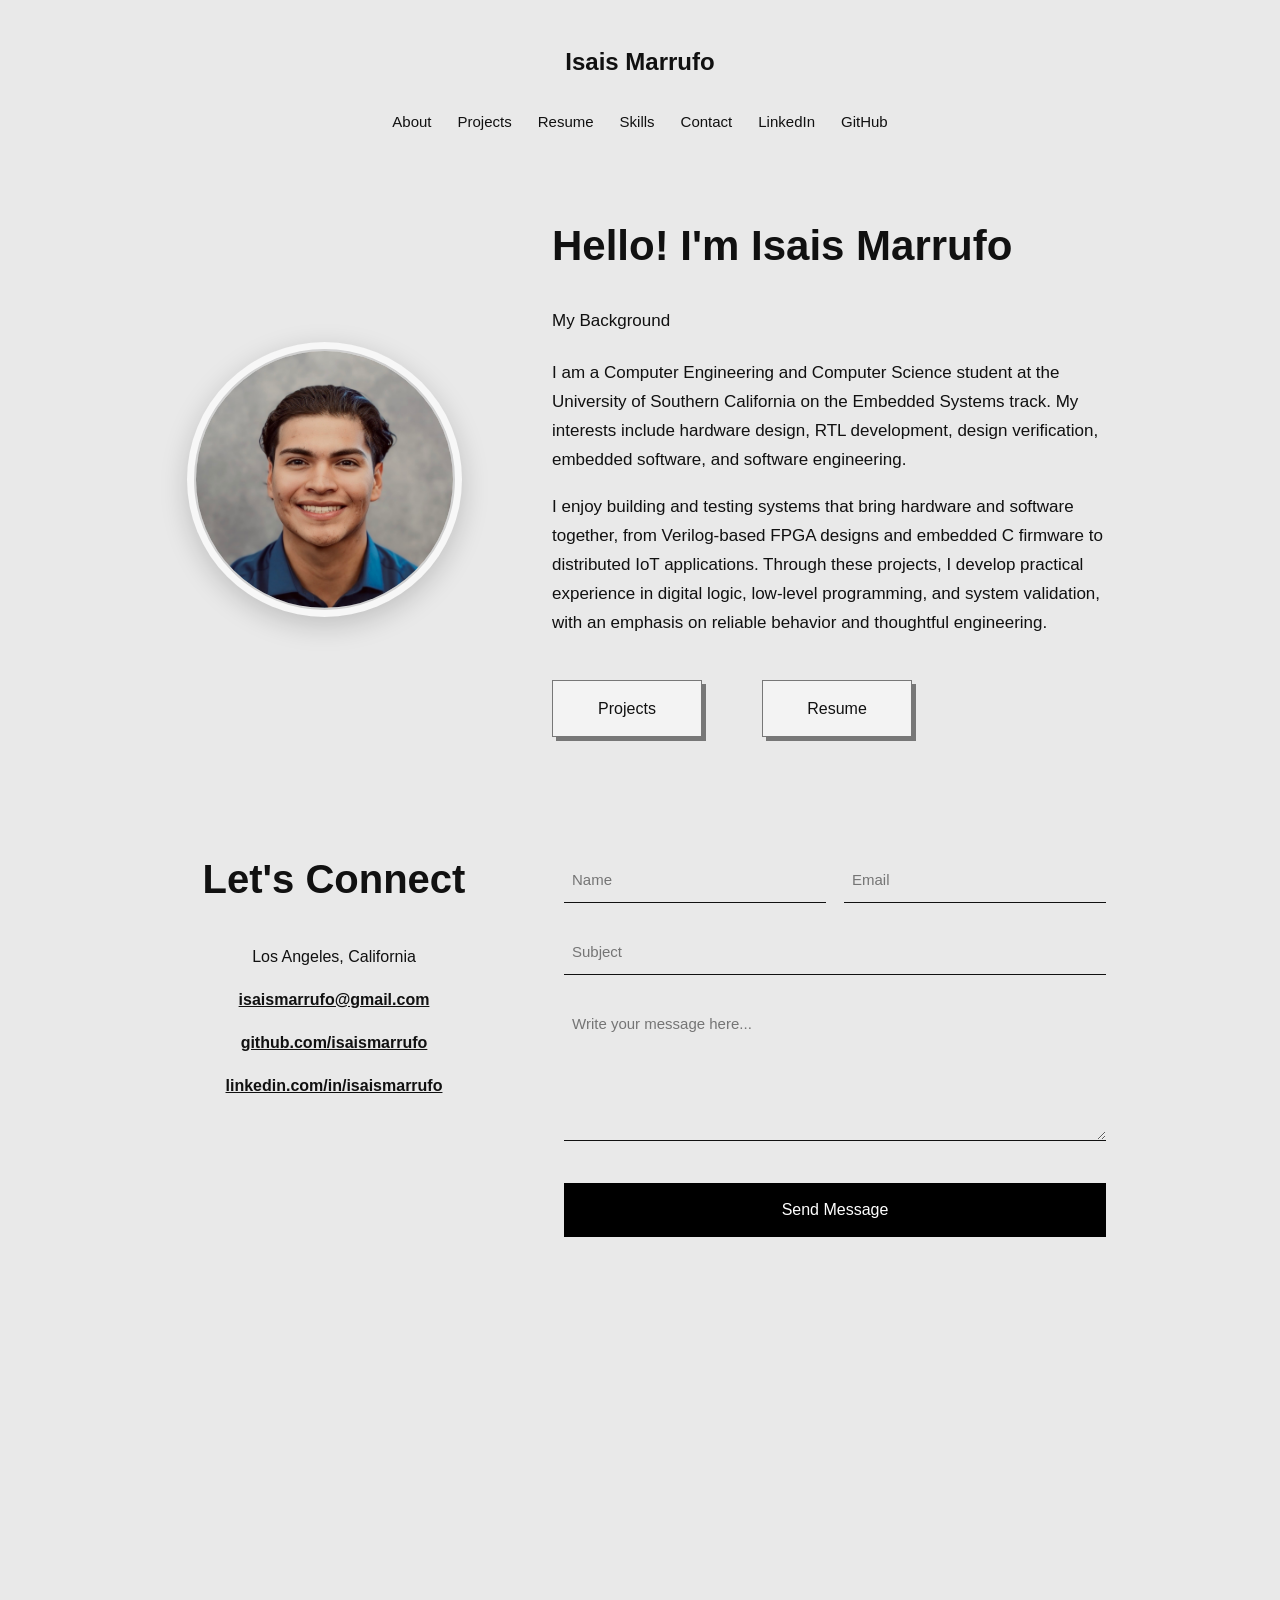
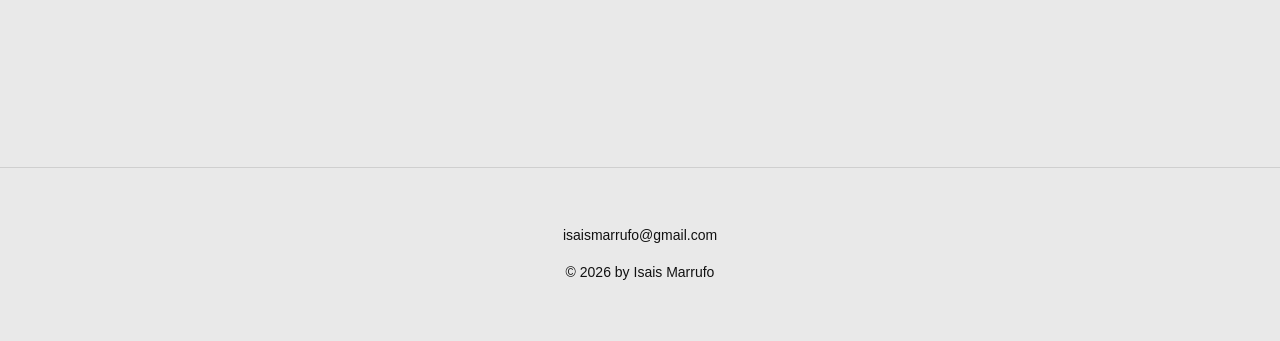
==== commit 278c1549: "Refine About section engineering interests" ====
--- a/index.html
+++ b/index.html
@@ -34,14 +34,15 @@
 
         <p>
           I am a Computer Engineering and Computer Science student at the University of Southern California
-          on the Embedded Systems track, with a focus on FPGA design, embedded systems, digital logic,
-          and hardware-software integration.
+          on the Embedded Systems track. My interests include hardware design, RTL development,
+          design verification, embedded software, and software engineering.
         </p>
 
         <p>
-          I am pursuing hardware design roles and building projects that connect low-level software with
-          real hardware, including Verilog-based FPGA systems, embedded C firmware, distributed IoT systems,
-          and command-line software applications.
+          I enjoy building and testing systems that bring hardware and software together, from Verilog-based
+          FPGA designs and embedded C firmware to distributed IoT applications. Through these projects,
+          I develop practical experience in digital logic, low-level programming, and system validation,
+          with an emphasis on reliable behavior and thoughtful engineering.
         </p>
 
         <div class="button-row">
@@ -92,4 +93,4 @@
     <p>© 2026 by Isais Marrufo</p>
   </footer>
 </body>
-</html>+</html>
